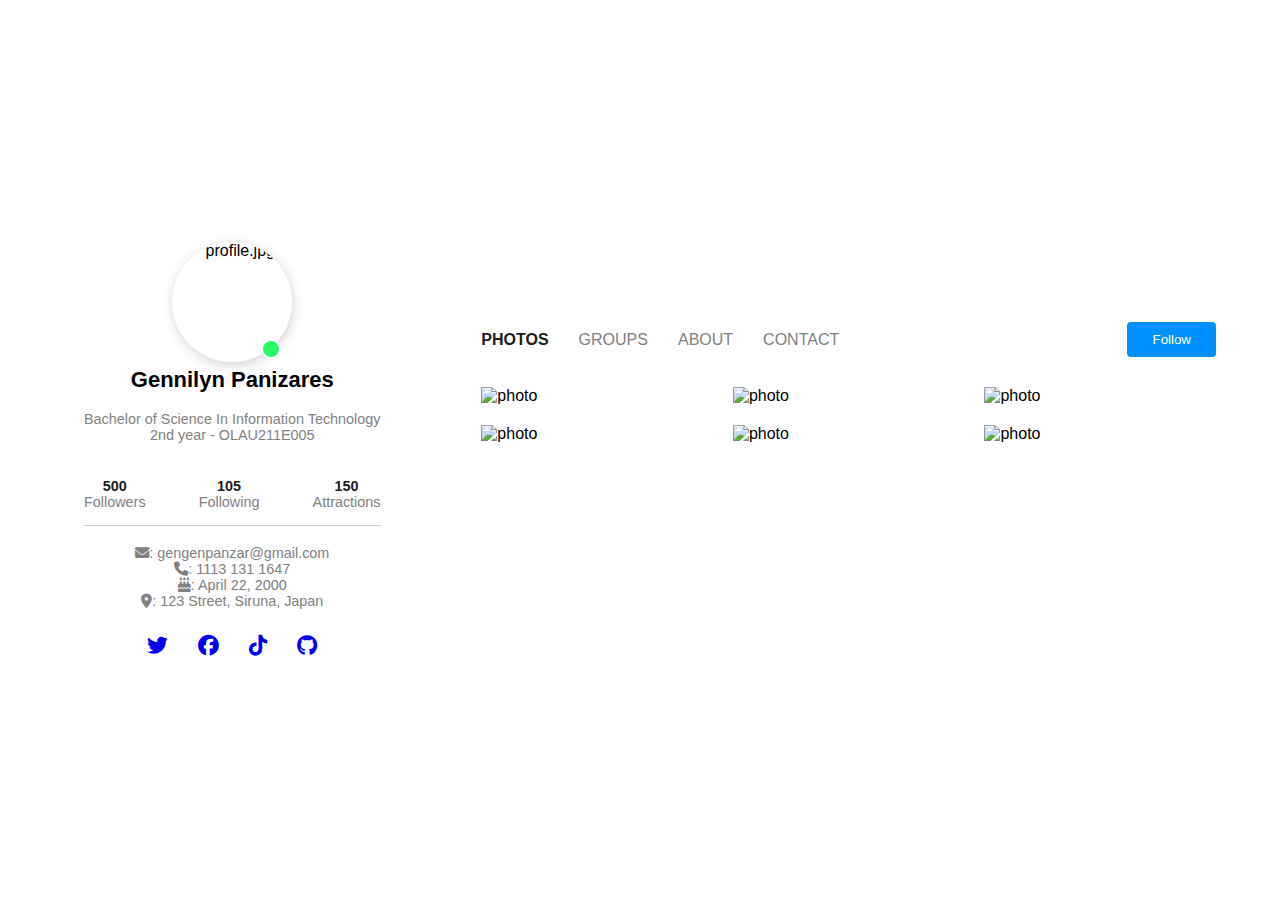
==== index.html @ 0f2d0629 "Add files via upload" ====
<!DOCTYPE html>
<html lang="en">
    <head>
        <meta charset="UTF-8" />
        <meta HTTP-equiv="X-UA-Compatible" content="IE=edge" />
        <meta name="viewport" content="width=device-width, initial-scale=1.0" />
        <meta http-equiv = "refresh" content = "100" />
        <title>Gennilyn Panizares</title>
         
        <link rel="stylesheet" href="https://cdnjs.cloudflare.com/ajax/libs/font-awesome/6.5.0/css/all.min.css"/>
        <link rel="stylesheet" href="style.css" />
    </head>
    <body>
        <div class="header__wrapper">
            <header></header>
            <div class="cols__container">
                <div class="left__col">
                    <div class="img__container">
                        <img src="img/profile.jpg" alt="profile.jpg" />
                        <span> </span> 
                    </div>
                    <h2>Gennilyn Panizares</h2>
                    <p>Bachelor of Science In Information Technology</p>
                    <p>2nd year - OLAU211E005</p>

                    <ul class="about">
                        <li><span>500</span>Followers</li>
                        <li><span>105</span>Following</li>
                        <li><span>150</span>Attractions</li>
                        </ul>
                        <div class="new">
                            <p class="email-heading"><i class="fas fa-envelope"></i>: gengenpanzar@gmail.com</p>
                            <p class="phone-heading"><i class="fas fa-phone"></i>: 1113 131 1647</p>
                            <p class="cake-heading"><i class="fas fa-birthday-cake"></i>:  April 22, 2000</p>
                            <p class="location-heading"><i class="fas fa-map-marker-alt"></i>: 123 Street, Siruna, Japan</p>
                        </div>
                            <div class="content">
                            <ul>
                                <li><a href="https://twitter.com/gengenpanzar" target="_blank"><i class="fa-brands fa-twitter fa-shake"></i></a></li>
                                <li><a href="https://www.facebook.com/gennilyn.panizares.7" target="_blank"><i class="fa-brands fa-facebook fa-flip"></i></a></li>
                                <li><a href="https://www.tiktok.com/@hyexye_x" target="_blank"><i class="fa-brands fa-tiktok fa-fade"></i></a></li>
                                <li><a href="https://github.com/Gennilyn" target="_blank"><i class="fa-brands fa-github fa-spin"></i></a></li>
                            </ul>
                        </div>

                </div>
                <div class="right__col">
                    <nav>
                        <ul>
                            <li><a href="photos.html">photos</a></li>
                            <li><a href="#">groups</a></li>
                            <li><a href="#">about</a></li>
                            <li><a href="#">contact</a></li>
                        </ul>
                        <button>Follow</button>
                    </nav>
                    <div class="photos">
                        <img src="img/Picture2.jpg" alt="photo" />
                        <img src="img/Picture3.jpg" alt="photo" />
                        <img src="img/Picture4.jpg" alt="photo" />
                        <img src="img/picture5.jpg" alt="photo" />
                        <img src="img/picture8.jpg" alt="photo" />
                        <img src="img/picture1.jpg" alt="photo" />
                    </div>
                </div>
            </div>
        </div>
    </body>
</html>
---- style.css ----
@import url('https://fonts.googleapis.com/css2?family=Manrope:wght@400;500;600&display=swap');

body{
    width: 100%;
    margin: 0;
    padding: 0;
    box-sizing: border-box;
    min-height: 100vh;
    font-family: "Poppins", sans-serif;
}

ul {
    list-style-type: none;
    margin: 0;
    padding: 0;
    display: flex;
    align-items: center;
}

a {
    text-decoration: none;
}

.header__wrapper header {
    width: 100%;
    background: url(img/bg.jpg) no-repeat 50% 20% / cover;
    min-height: calc(100px + 15vw);
}

.header__wrapper .cols__container .left__col{
    padding: 25px 20px;
    text-align: center;
    max-width: 350px;
    position: relative;
    margin: 0 auto;
}

.header__wrapper .cols__container .left__col .img__container {
    position: absolute;
    top: -50px;
    left: 50%;
    transform: translateX(-50%);
}

.header__wrapper .cols__container .left__col .img__container img{
    width: 120px;
    height: 120px;
    object-fit: cover;
    border-radius: 50%;
    display: block;
    box-shadow: 1px 3px 12px rgba(0, 0, 0, 0.18);
}

.header__wrapper .cols__container .left__col .img__container span{
    position: absolute;
    background: #2afa6a;
    width: 16px;
    height: 16px;
    border-radius: 50%;
    bottom: 3px;
    right: 11px;
    border: 2px solid #fff;
}

.header__wrapper .cols__container .left__col h2{
    margin-top: 70px;
    font-weight: 600;
    font-size: 22px;
    margin-top: 50px;
}

.header__wrapper .cols__container .left__col p{
    font-size: 0.9rem;
    color: #818181;
    margin: 0;
}

.header__wrapper .cols__container .left__col .about{
    justify-content: space-between;
    position: relative;
    margin: 35px 0;
}

.header__wrapper .cols__container .left__col .about li{
    display: flex;
    flex-direction: column;
    color: #818181;
    font-size: 0.9rem;
}

.header__wrapper .cols__container .left__col .about li span{
    color: #1d1d1d;
    font-weight: 600;
}

.header__wrapper .cols__container .left__col .about::after {
    position: absolute;
    content: "";
    bottom: -16px;
    display: block;
    background: #ccc;
    height: 1px;
    width: 100%;
}

.header__wrapper .cols__container .left__col .new p {
    justify-content: left;
    align-items: left;
}

.header__wrapper .cols__container .content p {
    font-size: 1rem;
    color: #1d1d1d;
    line-height: 1.8em;
}

.header__wrapper .cols__container .content ul{
    gap: 30px;
    justify-content: center;
    align-items: center;
    margin-top: 25px;
}

.header__wrapper .cols__container .content ul li{
    font-size: 1.3rem;
}

.header__wrapper .cols__container .right__col nav{
    display: flex;
    align-items: center;
    padding: 30px 0;
    justify-content: space-between;
    flex-direction: column;
}

.header__wrapper .cols__container .right__col nav ul {
    display: flex;
    gap: 20px;
    flex-direction: column;
}

.header__wrapper .cols__container .right__col nav ul li a{
    text-transform: uppercase;
    color: #818181;
}

.header__wrapper .cols__container .right__col nav button {
    background: #0091ff;
    color: #fff;
    border: none;
    padding: 10px 25px;
    border-radius: 4px;
    cursor: pointer;
    margin-top: 20px; 
}

.header__wrapper .cols__container .right__col nav ul li:nth-child(1) a{
  color: #1d1d1d;  
  font-weight: 600;
}

.header__wrapper .cols__container .right__col nav button:hover{
    opacity: 0.8;
}

.header__wrapper .cols__container .right__col .photos{
    display: grid;
    grid-template-columns: repeat(auto-fill, minmax(190px, 1fr));
    gap: 20px;
}

.header__wrapper .cols__container .right__col .photos img{
    max-width: 100%;
    display: block;
    height: 100%;
    object-fit: cover;
}



@media (min-width: 868px){
    .header__wrapper .cols__container{
        max-width: 1200px;
        margin: 0 auto;
        width: 90%;
        justify-content: space-between;
        display: grid;
        grid-template-columns: 1fr 2fr;
        gap: 50px;
    }

    .header__wrapper .cols__container .letf col{
        padding: 25px 0;
    }

    .header__wrapper .cols__container .right__col nav ul{
        flex-direction: row;
gap: 30px;
    }

    .header__wrapper .cols__container .right .photos{
        height: 300px;
        overflow: auto;
        padding: 0 0 30px;
    }
}


@media (min-width: 1017px){
  .header__wrapper .cols__container .left__col{
    margin: 0;
    margin-right: auto;
  }  

  .header__wrapper .cols__container .right__col nav {
    flex-direction: row;
  }

  .header__wrapper .cols__container .right__col nav button{
    margin-top: 0;
  }
}
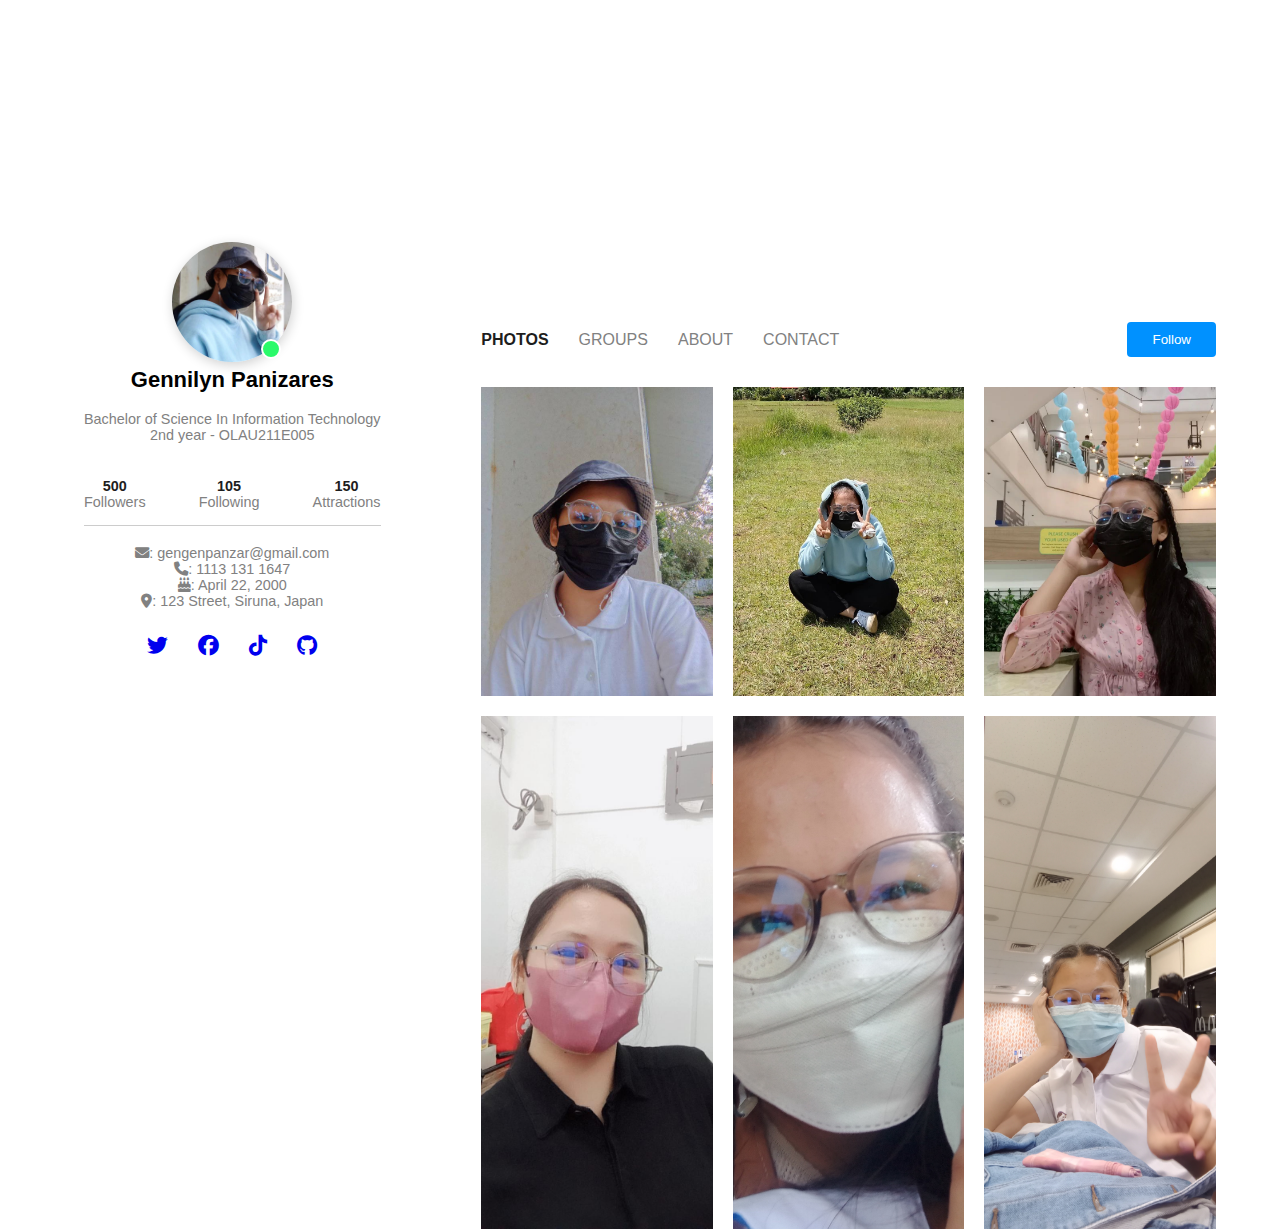
==== commit ed98a2dc: "Update index.html" ====
--- a/index.html
+++ b/index.html
@@ -16,7 +16,7 @@
             <div class="cols__container">
                 <div class="left__col">
                     <div class="img__container">
-                        <img src="img/profile.jpg" alt="profile.jpg" />
+                        <img src="profile.jpg" alt="profile.jpg" />
                         <span> </span> 
                     </div>
                     <h2>Gennilyn Panizares</h2>
@@ -55,15 +55,15 @@
                         <button>Follow</button>
                     </nav>
                     <div class="photos">
-                        <img src="img/Picture2.jpg" alt="photo" />
-                        <img src="img/Picture3.jpg" alt="photo" />
-                        <img src="img/Picture4.jpg" alt="photo" />
-                        <img src="img/picture5.jpg" alt="photo" />
-                        <img src="img/picture8.jpg" alt="photo" />
-                        <img src="img/picture1.jpg" alt="photo" />
+                        <img src="Picture2.jpg" alt="photo" />
+                        <img src="Picture3.jpg" alt="photo" />
+                        <img src="Picture4.jpg" alt="photo" />
+                        <img src="picture5.jpg" alt="photo" />
+                        <img src="picture8.jpg" alt="photo" />
+                        <img src="picture1.jpg" alt="photo" />
                     </div>
                 </div>
             </div>
         </div>
     </body>
-</html>+</html>
